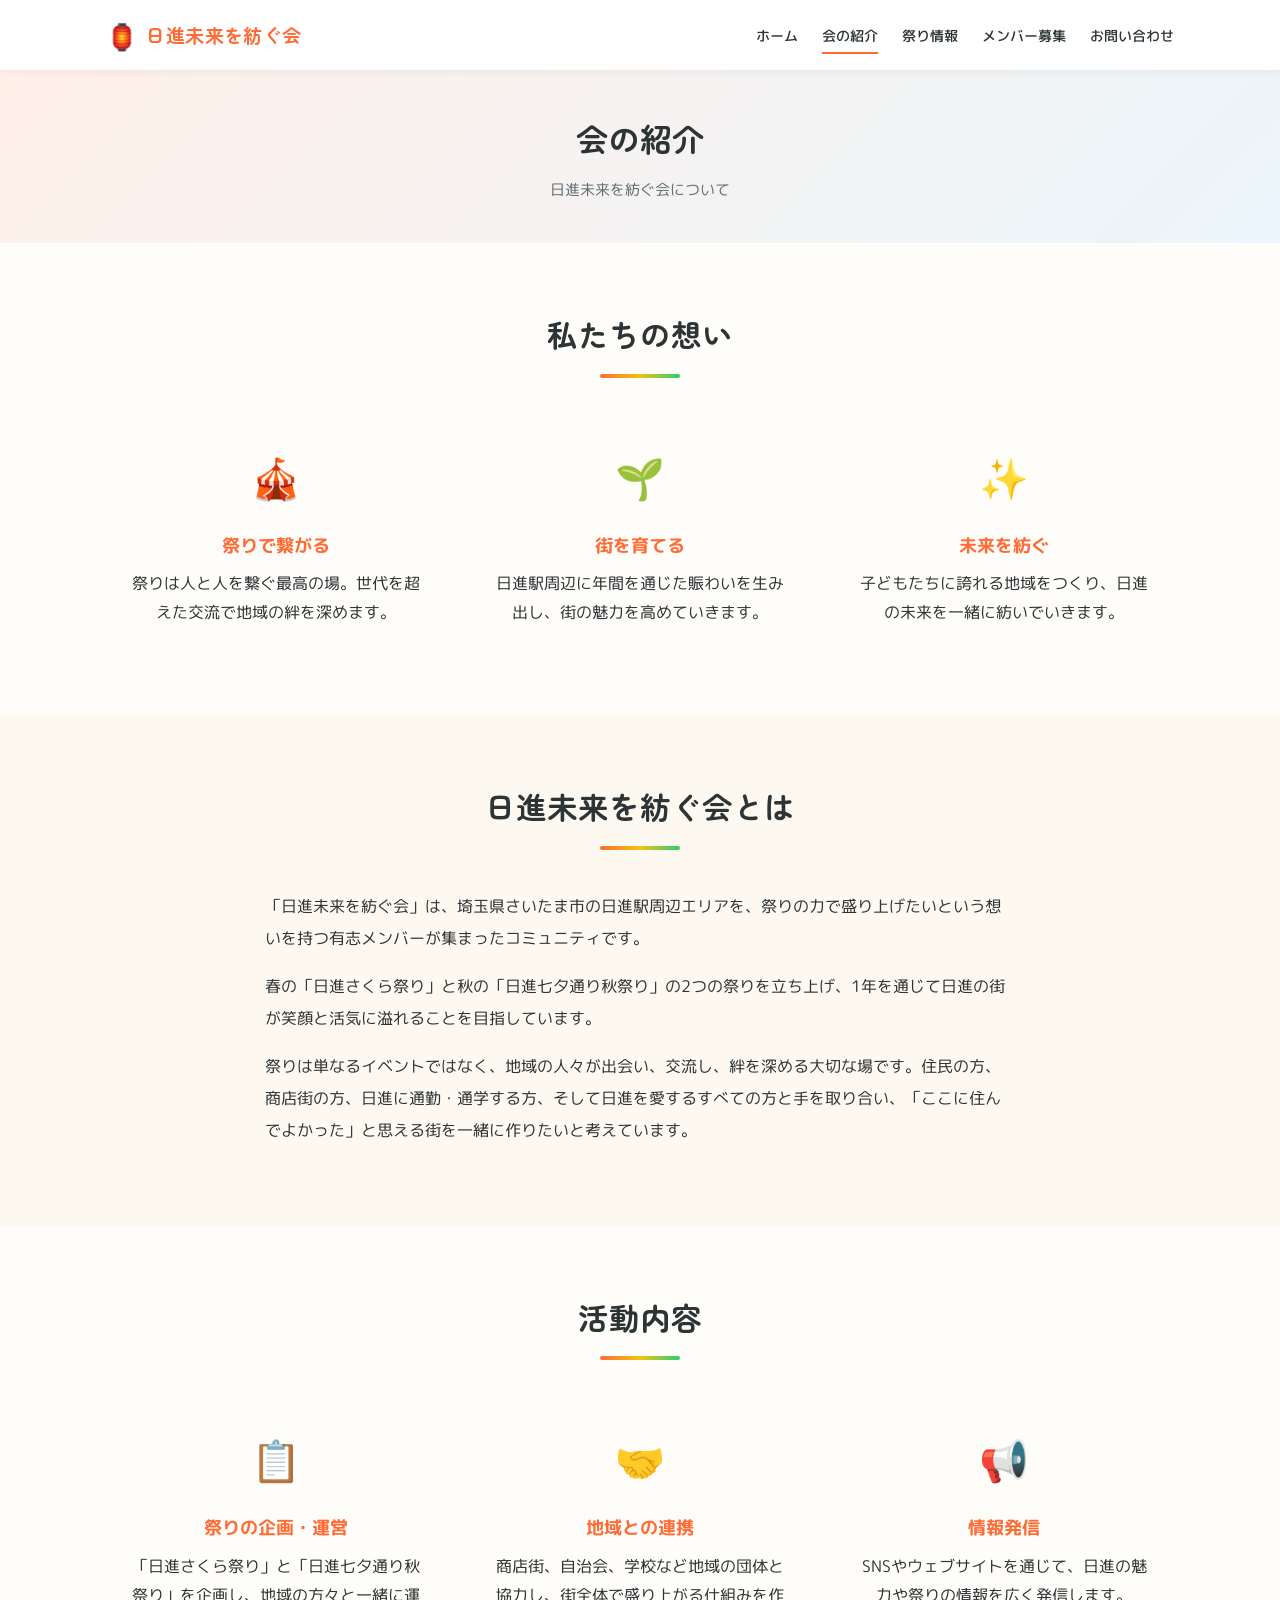
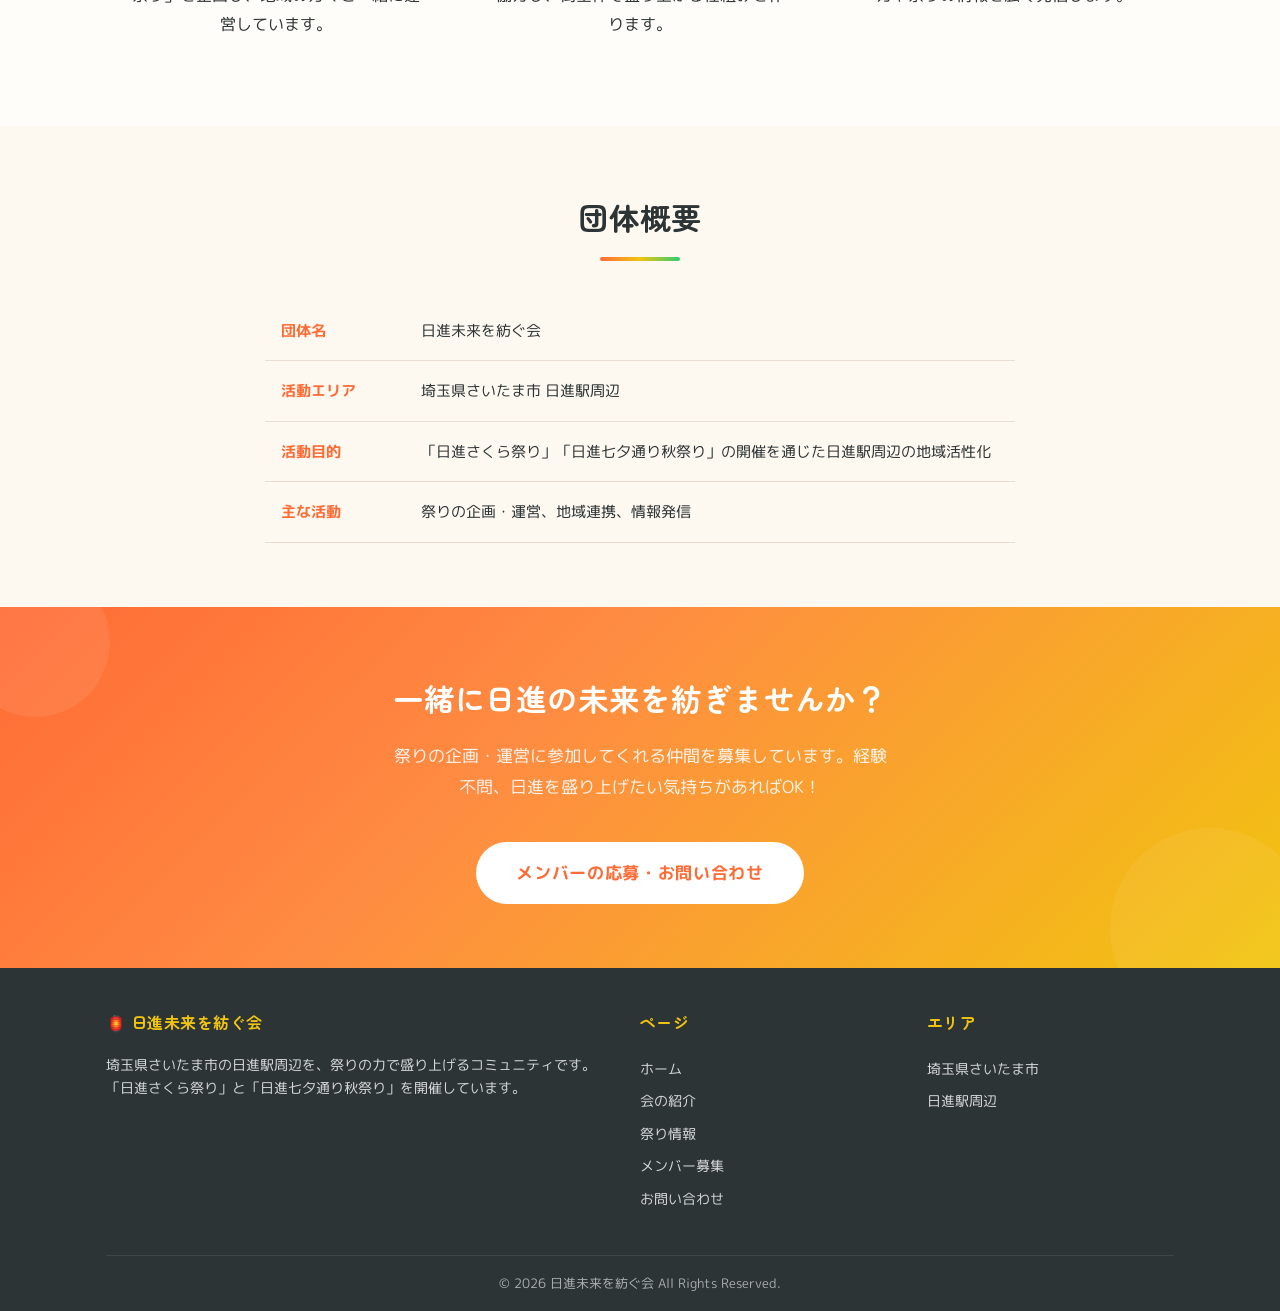
==== about.html @ 4e6a813a "初期版" ====
<!DOCTYPE html>
<html lang="ja">
<head>
  <meta charset="UTF-8">
  <meta name="viewport" content="width=device-width, initial-scale=1.0">
  <meta name="description" content="日進未来を紡ぐ会の紹介。設立の想い、ビジョン、活動内容について。">
  <title>会の紹介 | 日進未来を紡ぐ会</title>
  <link rel="preconnect" href="https://fonts.googleapis.com">
  <link href="https://fonts.googleapis.com/css2?family=M+PLUS+Rounded+1c:wght@400;500;700;800&family=Zen+Maru+Gothic:wght@700&display=swap" rel="stylesheet">
  <link rel="stylesheet" href="css/style.css">
</head>
<body>

  <!-- ヘッダー -->
  <header class="header">
    <div class="header-inner">
      <a href="index.html" class="logo">
        <span class="logo-icon">🏮</span>
        <span>日進未来を紡ぐ会</span>
      </a>
      <button class="menu-toggle" onclick="document.querySelector('.nav').classList.toggle('open')" aria-label="メニュー">
        <span></span><span></span><span></span>
      </button>
      <nav class="nav">
        <ul class="nav-list">
          <li><a href="index.html">ホーム</a></li>
          <li><a href="about.html" class="active">会の紹介</a></li>
          <li><a href="festivals.html">祭り情報</a></li>
          <li><a href="join.html">メンバー募集</a></li>
          <li><a href="contact.html">お問い合わせ</a></li>
        </ul>
      </nav>
    </div>
  </header>

  <!-- ページヘッダー -->
  <section class="page-header">
    <div class="container">
      <h1>会の紹介</h1>
      <p>日進未来を紡ぐ会について</p>
    </div>
  </section>

  <!-- ビジョン -->
  <section class="section">
    <div class="container">
      <h2 class="section-title">私たちの想い</h2>
      <div class="vision-grid">
        <div class="vision-item">
          <div class="vision-icon">🎪</div>
          <h3>祭りで繋がる</h3>
          <p>祭りは人と人を繋ぐ最高の場。世代を超えた交流で地域の絆を深めます。</p>
        </div>
        <div class="vision-item">
          <div class="vision-icon">🌱</div>
          <h3>街を育てる</h3>
          <p>日進駅周辺に年間を通じた賑わいを生み出し、街の魅力を高めていきます。</p>
        </div>
        <div class="vision-item">
          <div class="vision-icon">✨</div>
          <h3>未来を紡ぐ</h3>
          <p>子どもたちに誇れる地域をつくり、日進の未来を一緒に紡いでいきます。</p>
        </div>
      </div>
    </div>
  </section>

  <!-- 会について -->
  <section class="section section-alt">
    <div class="container">
      <h2 class="section-title">日進未来を紡ぐ会とは</h2>
      <div class="about-content">
        <p>
          「日進未来を紡ぐ会」は、埼玉県さいたま市の日進駅周辺エリアを、祭りの力で盛り上げたいという想いを持つ有志メンバーが集まったコミュニティです。
        </p>
        <p>
          春の「日進さくら祭り」と秋の「日進七夕通り秋祭り」の2つの祭りを立ち上げ、1年を通じて日進の街が笑顔と活気に溢れることを目指しています。
        </p>
        <p>
          祭りは単なるイベントではなく、地域の人々が出会い、交流し、絆を深める大切な場です。住民の方、商店街の方、日進に通勤・通学する方、そして日進を愛するすべての方と手を取り合い、「ここに住んでよかった」と思える街を一緒に作りたいと考えています。
        </p>
      </div>
    </div>
  </section>

  <!-- 活動内容 -->
  <section class="section">
    <div class="container">
      <h2 class="section-title">活動内容</h2>
      <div class="vision-grid">
        <div class="vision-item">
          <div class="vision-icon">📋</div>
          <h3>祭りの企画・運営</h3>
          <p>「日進さくら祭り」と「日進七夕通り秋祭り」を企画し、地域の方々と一緒に運営しています。</p>
        </div>
        <div class="vision-item">
          <div class="vision-icon">🤝</div>
          <h3>地域との連携</h3>
          <p>商店街、自治会、学校など地域の団体と協力し、街全体で盛り上がる仕組みを作ります。</p>
        </div>
        <div class="vision-item">
          <div class="vision-icon">📢</div>
          <h3>情報発信</h3>
          <p>SNSやウェブサイトを通じて、日進の魅力や祭りの情報を広く発信します。</p>
        </div>
      </div>
    </div>
  </section>

  <!-- 団体概要 -->
  <section class="section section-alt">
    <div class="container">
      <h2 class="section-title">団体概要</h2>
      <div class="about-content">
        <table class="info-table">
          <tr>
            <th>団体名</th>
            <td>日進未来を紡ぐ会</td>
          </tr>
          <tr>
            <th>活動エリア</th>
            <td>埼玉県さいたま市 日進駅周辺</td>
          </tr>
          <tr>
            <th>活動目的</th>
            <td>「日進さくら祭り」「日進七夕通り秋祭り」の開催を通じた日進駅周辺の地域活性化</td>
          </tr>
          <tr>
            <th>主な活動</th>
            <td>祭りの企画・運営、地域連携、情報発信</td>
          </tr>
        </table>
      </div>
    </div>
  </section>

  <!-- CTA -->
  <section class="cta-section">
    <div class="container">
      <h2>一緒に日進の未来を紡ぎませんか？</h2>
      <p>祭りの企画・運営に参加してくれる仲間を募集しています。経験不問、日進を盛り上げたい気持ちがあればOK！</p>
      <a href="https://forms.gle/bXw5ucu1r9WzK8cm6" target="_blank" class="btn btn-large">メンバーの応募・お問い合わせ</a>
    </div>
  </section>

  <!-- フッター -->
  <footer class="footer">
    <div class="footer-inner">
      <div class="footer-content">
        <div class="footer-about">
          <h4>🏮 日進未来を紡ぐ会</h4>
          <p>埼玉県さいたま市の日進駅周辺を、祭りの力で盛り上げるコミュニティです。「日進さくら祭り」と「日進七夕通り秋祭り」を開催しています。</p>
        </div>
        <div>
          <h4>ページ</h4>
          <div class="footer-links">
            <a href="index.html">ホーム</a>
            <a href="about.html">会の紹介</a>
            <a href="festivals.html">祭り情報</a>
            <a href="join.html">メンバー募集</a>
            <a href="contact.html">お問い合わせ</a>
          </div>
        </div>
        <div>
          <h4>エリア</h4>
          <div class="footer-links">
            <a href="#">埼玉県さいたま市</a>
            <a href="#">日進駅周辺</a>
          </div>
        </div>
      </div>
      <div class="footer-bottom">
        <p>&copy; 2026 日進未来を紡ぐ会 All Rights Reserved.</p>
      </div>
    </div>
  </footer>

</body>
</html>
---- css/style.css ----
/* ===================================
   日進未来を紡ぐ会 - 共通スタイルシート
   =================================== */

/* リセット & ベース */
*,
*::before,
*::after {
  margin: 0;
  padding: 0;
  box-sizing: border-box;
}

:root {
  /* カラーパレット - ポップ＆楽しい */
  --color-primary: #ff6b35;      /* ビビッドオレンジ */
  --color-primary-light: #fff0e8;
  --color-secondary: #2ecc71;    /* 元気なグリーン */
  --color-secondary-light: #e8f8ef;
  --color-accent: #3498db;       /* 明るいブルー */
  --color-accent-light: #ebf5fb;
  --color-warm: #f1c40f;         /* 元気イエロー */
  --color-spring: #ff8fb1;       /* 春ピンク */
  --color-summer: #45b7d1;       /* 夏ブルー */
  --color-autumn: #e67e22;       /* 秋オレンジ */
  --color-purple: #a855f7;       /* アクセントパープル */
  --color-text: #2d3436;
  --color-text-light: #636e72;
  --color-bg: #fffdf9;
  --color-bg-alt: #fef9f0;
  --color-white: #ffffff;
  --color-border: #e8ddd0;

  /* フォント - 丸ゴシックでやわらかく */
  --font-main: "M PLUS Rounded 1c", "Hiragino Maru Gothic Pro", sans-serif;
  --font-accent: "Zen Maru Gothic", "Hiragino Maru Gothic Pro", sans-serif;

  /* スペーシング */
  --space-xs: 0.5rem;
  --space-sm: 1rem;
  --space-md: 1.5rem;
  --space-lg: 2.5rem;
  --space-xl: 4rem;

  /* ボーダー */
  --radius-sm: 8px;
  --radius-md: 12px;
  --radius-lg: 20px;
  --radius-full: 9999px;

  /* シャドウ */
  --shadow-sm: 0 2px 8px rgba(0, 0, 0, 0.06);
  --shadow-md: 0 4px 16px rgba(0, 0, 0, 0.08);
  --shadow-lg: 0 8px 32px rgba(0, 0, 0, 0.1);

  /* レイアウト */
  --max-width: 1100px;
  --header-height: 70px;
}

html {
  font-size: 16px;
  scroll-behavior: smooth;
}

body {
  font-family: var(--font-main);
  color: var(--color-text);
  background-color: var(--color-bg);
  line-height: 1.8;
  min-height: 100vh;
  display: flex;
  flex-direction: column;
}

a {
  color: var(--color-primary);
  text-decoration: none;
  transition: color 0.2s;
}

a:hover {
  color: var(--color-secondary);
}

img {
  max-width: 100%;
  height: auto;
  display: block;
}

ul, ol {
  list-style: none;
}

/* ===================================
   ヘッダー
   =================================== */
.header {
  background: var(--color-white);
  box-shadow: var(--shadow-sm);
  position: sticky;
  top: 0;
  z-index: 100;
  height: var(--header-height);
}

.header-inner {
  max-width: var(--max-width);
  margin: 0 auto;
  padding: 0 var(--space-sm);
  display: flex;
  align-items: center;
  justify-content: space-between;
  height: 100%;
}

.logo {
  display: flex;
  align-items: center;
  gap: var(--space-xs);
  font-family: var(--font-accent);
  font-size: 1.2rem;
  font-weight: 700;
  color: var(--color-primary);
  text-decoration: none;
  letter-spacing: 0.02em;
}

.logo-icon {
  font-size: 1.6rem;
}

.nav-list {
  display: flex;
  gap: var(--space-md);
}

.nav-list a {
  color: var(--color-text);
  font-size: 0.9rem;
  font-weight: 500;
  padding: var(--space-xs) 0;
  position: relative;
}

.nav-list a::after {
  content: "";
  position: absolute;
  bottom: 0;
  left: 0;
  width: 0;
  height: 2px;
  background: var(--color-primary);
  transition: width 0.3s;
}

.nav-list a:hover::after,
.nav-list a.active::after {
  width: 100%;
}

.nav-list a:hover {
  color: var(--color-primary);
}

/* ハンバーガーメニュー */
.menu-toggle {
  display: none;
  background: none;
  border: none;
  cursor: pointer;
  padding: var(--space-xs);
}

.menu-toggle span {
  display: block;
  width: 24px;
  height: 2px;
  background: var(--color-text);
  margin: 6px 0;
  transition: all 0.3s;
}

/* ===================================
   フッター
   =================================== */
.footer {
  background: var(--color-text);
  color: var(--color-white);
  margin-top: auto;
  padding: var(--space-lg) 0 var(--space-sm);
}

.footer-inner {
  max-width: var(--max-width);
  margin: 0 auto;
  padding: 0 var(--space-sm);
}

.footer-content {
  display: grid;
  grid-template-columns: 2fr 1fr 1fr;
  gap: var(--space-lg);
  margin-bottom: var(--space-lg);
}

.footer-about p {
  font-size: 0.85rem;
  line-height: 1.7;
  opacity: 0.8;
  margin-top: var(--space-xs);
}

.footer h4 {
  font-family: var(--font-accent);
  font-size: 1rem;
  margin-bottom: var(--space-sm);
  color: var(--color-warm);
  letter-spacing: 0.03em;
}

.footer-links a {
  display: block;
  color: var(--color-white);
  opacity: 0.8;
  font-size: 0.85rem;
  padding: 4px 0;
}

.footer-links a:hover {
  opacity: 1;
  color: var(--color-warm);
}

.footer-bottom {
  border-top: 1px solid rgba(255, 255, 255, 0.15);
  padding-top: var(--space-sm);
  text-align: center;
  font-size: 0.8rem;
  opacity: 0.6;
}

/* ===================================
   共通コンポーネント
   =================================== */

/* コンテナ */
.container {
  max-width: var(--max-width);
  margin: 0 auto;
  padding: 0 var(--space-sm);
}

/* セクション */
.section {
  padding: var(--space-xl) 0;
}

.section-alt {
  background: var(--color-bg-alt);
}

/* セクションタイトル */
.section-title {
  font-family: var(--font-accent);
  font-size: 1.9rem;
  font-weight: 700;
  text-align: center;
  margin-bottom: var(--space-lg);
  position: relative;
  padding-bottom: var(--space-sm);
  color: var(--color-text);
  letter-spacing: 0.03em;
}

.section-title::after {
  content: "";
  position: absolute;
  bottom: 0;
  left: 50%;
  transform: translateX(-50%);
  width: 80px;
  height: 4px;
  background: linear-gradient(90deg, var(--color-primary), var(--color-warm), var(--color-secondary));
  border-radius: var(--radius-full);
}

.section-subtitle {
  text-align: center;
  color: var(--color-text-light);
  margin-top: calc(-1 * var(--space-md));
  margin-bottom: var(--space-lg);
  font-size: 0.95rem;
}

/* ボタン */
.btn {
  display: inline-block;
  padding: 0.85rem 2.2rem;
  border-radius: var(--radius-full);
  font-family: var(--font-main);
  font-weight: 700;
  font-size: 1rem;
  text-align: center;
  cursor: pointer;
  transition: all 0.3s;
  border: none;
  text-decoration: none;
  letter-spacing: 0.04em;
}

.btn-primary {
  background: linear-gradient(135deg, var(--color-primary), #ff8c42);
  color: var(--color-white);
  box-shadow: 0 4px 15px rgba(255, 107, 53, 0.3);
}

.btn-primary:hover {
  background: linear-gradient(135deg, #e55a2b, var(--color-primary));
  color: var(--color-white);
  transform: translateY(-3px);
  box-shadow: 0 6px 20px rgba(255, 107, 53, 0.4);
}

.btn-outline {
  background: transparent;
  color: var(--color-primary);
  border: 2px solid var(--color-primary);
}

.btn-outline:hover {
  background: var(--color-primary);
  color: var(--color-white);
  transform: translateY(-2px);
}

.btn-large {
  padding: 1rem 2.5rem;
  font-size: 1.05rem;
}

/* カード */
.card {
  background: var(--color-white);
  border-radius: var(--radius-lg);
  box-shadow: var(--shadow-sm);
  overflow: hidden;
  transition: transform 0.3s, box-shadow 0.3s;
  border: 2px solid transparent;
}

.card:hover {
  transform: translateY(-6px) rotate(-0.5deg);
  box-shadow: 0 8px 30px rgba(255, 107, 53, 0.15);
  border-color: var(--color-primary-light);
}

.card-body {
  padding: var(--space-md);
}

.card-image {
  width: 100%;
  height: 200px;
  object-fit: cover;
  background: var(--color-bg-alt);
  display: flex;
  align-items: center;
  justify-content: center;
  font-size: 3rem;
}

/* タグ */
.tag {
  display: inline-block;
  padding: 0.3rem 0.9rem;
  border-radius: var(--radius-full);
  font-size: 0.8rem;
  font-weight: 700;
  letter-spacing: 0.05em;
}

.tag-spring {
  background: linear-gradient(135deg, #fce4ec, #f8bbd0);
  color: #d81b60;
}

.tag-summer {
  background: linear-gradient(135deg, #e0f7fa, #b2ebf2);
  color: #00838f;
}

.tag-autumn {
  background: linear-gradient(135deg, #fff3e0, #ffe0b2);
  color: #e65100;
}

/* ===================================
   ヒーローセクション
   =================================== */
.hero {
  text-align: center;
  position: relative;
  overflow: hidden;
}

.hero-image-wrapper {
  position: relative;
  max-width: 800px;
  margin: 0 auto;
  height: 280px;
  overflow: hidden;
  border-radius: var(--radius-lg);
}

.hero-image-wrapper img {
  width: 100%;
  height: 100%;
  object-fit: cover;
  object-position: center 40%;
}

.hero-image-overlay {
  position: absolute;
  inset: 0;
  background: linear-gradient(
    180deg,
    rgba(0, 0, 0, 0.1) 0%,
    rgba(0, 0, 0, 0.25) 100%
  );
}

.hero-text {
  background: linear-gradient(135deg, #fff5ed 0%, #fef3e2 30%, #eef7ff 70%, #f0faf4 100%);
  padding: var(--space-lg) 0;
  position: relative;
}

.hero-content {
  position: relative;
  z-index: 1;
  width: 100%;
}

.hero-badge {
  display: inline-block;
  background: var(--color-white);
  padding: 0.4rem 1.2rem;
  border-radius: var(--radius-full);
  font-size: 0.85rem;
  font-weight: 600;
  color: var(--color-primary);
  margin-bottom: var(--space-md);
  box-shadow: var(--shadow-sm);
}

.hero h1 {
  font-family: var(--font-accent);
  font-size: 2.8rem;
  font-weight: 700;
  line-height: 1.5;
  margin-bottom: var(--space-sm);
  color: var(--color-text);
  letter-spacing: 0.04em;
}

.hero h1 em {
  font-style: normal;
  color: var(--color-primary);
  background: linear-gradient(transparent 60%, rgba(255, 107, 53, 0.15) 60%);
  padding: 0 0.1em;
}

.hero-description {
  font-size: 1.05rem;
  color: var(--color-text-light);
  max-width: 600px;
  margin: 0 auto var(--space-lg);
  line-height: 1.9;
}

.hero-actions {
  display: flex;
  gap: var(--space-sm);
  justify-content: center;
  flex-wrap: wrap;
}

.hero-btn-outline {
  background: transparent;
  color: var(--color-primary);
  border: 2px solid var(--color-primary);
}

.hero-btn-outline:hover {
  background: var(--color-primary);
  color: var(--color-white);
  transform: translateY(-2px);
}

/* ===================================
   祭りカード
   =================================== */
.festivals-grid {
  display: grid;
  grid-template-columns: repeat(3, 1fr);
  gap: var(--space-md);
}

.festival-card {
  text-align: center;
}

.festival-card .card-image {
  height: 160px;
  font-size: 4rem;
}

.festival-card h3 {
  font-size: 1.15rem;
  margin-bottom: var(--space-xs);
}

.festival-card .festival-period {
  font-size: 0.85rem;
  color: var(--color-text-light);
  margin-bottom: var(--space-xs);
}

/* ===================================
   お知らせ
   =================================== */
.news-list {
  max-width: 700px;
  margin: 0 auto;
}

.news-item {
  display: flex;
  gap: var(--space-sm);
  padding: var(--space-sm) 0;
  border-bottom: 1px solid var(--color-border);
  align-items: baseline;
}

.news-date {
  font-size: 0.85rem;
  color: var(--color-text-light);
  white-space: nowrap;
  min-width: 100px;
}

.news-text {
  font-size: 0.95rem;
}

/* ===================================
   CTA セクション
   =================================== */
.cta-section {
  background: linear-gradient(135deg, var(--color-primary) 0%, #ff8c42 40%, var(--color-warm) 100%);
  padding: var(--space-xl) 0;
  text-align: center;
  color: var(--color-white);
  position: relative;
  overflow: hidden;
}

.cta-section::before {
  content: "";
  position: absolute;
  top: -40px;
  left: -40px;
  width: 150px;
  height: 150px;
  background: rgba(255, 255, 255, 0.08);
  border-radius: 50%;
}

.cta-section::after {
  content: "";
  position: absolute;
  bottom: -60px;
  right: -30px;
  width: 200px;
  height: 200px;
  background: rgba(255, 255, 255, 0.06);
  border-radius: 50%;
}

.cta-section h2 {
  font-family: var(--font-accent);
  font-size: 1.9rem;
  margin-bottom: var(--space-sm);
  letter-spacing: 0.03em;
}

.cta-section p {
  font-size: 1.05rem;
  opacity: 0.9;
  margin-bottom: var(--space-lg);
  max-width: 500px;
  margin-left: auto;
  margin-right: auto;
}

.cta-section .btn {
  background: var(--color-white);
  color: var(--color-primary);
}

.cta-section .btn:hover {
  transform: translateY(-2px);
  box-shadow: var(--shadow-lg);
}

/* ===================================
   ページヘッダー（下層ページ共通）
   =================================== */
.page-header {
  background: linear-gradient(135deg, var(--color-primary-light) 0%, var(--color-accent-light) 100%);
  padding: var(--space-lg) 0;
  text-align: center;
}

.page-header h1 {
  font-family: var(--font-accent);
  font-size: 2rem;
  margin-bottom: var(--space-xs);
}

.page-header p {
  color: var(--color-text-light);
  font-size: 0.95rem;
}

/* ===================================
   Aboutページ
   =================================== */
.vision-grid {
  display: grid;
  grid-template-columns: repeat(3, 1fr);
  gap: var(--space-md);
}

.vision-item {
  text-align: center;
  padding: var(--space-md);
}

.vision-icon {
  font-size: 2.5rem;
  margin-bottom: var(--space-sm);
}

.vision-item h3 {
  font-size: 1.1rem;
  margin-bottom: var(--space-xs);
  color: var(--color-primary);
}

.about-content {
  max-width: 750px;
  margin: 0 auto;
}

.about-content p {
  margin-bottom: var(--space-sm);
  line-height: 2;
}

.info-table {
  width: 100%;
  border-collapse: collapse;
  margin-top: var(--space-sm);
}

.info-table th,
.info-table td {
  padding: var(--space-sm);
  border-bottom: 1px solid var(--color-border);
  text-align: left;
  font-size: 0.95rem;
}

.info-table th {
  width: 140px;
  background: var(--color-bg-alt);
  font-weight: 600;
  color: var(--color-primary);
  border-radius: var(--radius-sm) 0 0 var(--radius-sm);
}

/* ===================================
   Festivalsページ
   =================================== */
.festival-detail {
  display: grid;
  grid-template-columns: 1fr 1fr;
  gap: var(--space-lg);
  align-items: center;
  margin-bottom: var(--space-xl);
}

.festival-detail:nth-child(even) {
  direction: rtl;
}

.festival-detail:nth-child(even) > * {
  direction: ltr;
}

.festival-visual {
  background: var(--color-bg-alt);
  border-radius: var(--radius-lg);
  height: 280px;
  display: flex;
  align-items: center;
  justify-content: center;
  font-size: 5rem;
}

.festival-info h3 {
  font-family: var(--font-accent);
  font-size: 1.5rem;
  margin-bottom: var(--space-xs);
}

.festival-info .festival-period {
  color: var(--color-text-light);
  font-size: 0.9rem;
  margin-bottom: var(--space-sm);
}

.festival-info p {
  line-height: 1.9;
  margin-bottom: var(--space-sm);
}

.festival-status {
  display: inline-block;
  padding: 0.3rem 1rem;
  border-radius: var(--radius-full);
  font-size: 0.8rem;
  font-weight: 600;
}

.status-planning {
  background: #fff3e0;
  color: #e65100;
}

.status-active {
  background: #e8f5e9;
  color: #2e7d32;
}

/* タイムライン */
.timeline {
  max-width: 700px;
  margin: 0 auto;
  position: relative;
}

.timeline::before {
  content: "";
  position: absolute;
  left: 20px;
  top: 0;
  bottom: 0;
  width: 3px;
  background: var(--color-border);
  border-radius: var(--radius-full);
}

.timeline-item {
  display: flex;
  gap: var(--space-md);
  margin-bottom: var(--space-md);
  position: relative;
}

.timeline-dot {
  width: 42px;
  height: 42px;
  border-radius: 50%;
  display: flex;
  align-items: center;
  justify-content: center;
  font-size: 1.2rem;
  flex-shrink: 0;
  position: relative;
  z-index: 1;
}

.timeline-content {
  background: var(--color-white);
  padding: var(--space-sm) var(--space-md);
  border-radius: var(--radius-md);
  box-shadow: var(--shadow-sm);
  flex-grow: 1;
}

.timeline-content h4 {
  font-size: 1rem;
  margin-bottom: 0.25rem;
}

.timeline-content p {
  font-size: 0.9rem;
  color: var(--color-text-light);
}

/* ===================================
   Joinページ
   =================================== */
.benefits-grid {
  display: grid;
  grid-template-columns: repeat(3, 1fr);
  gap: var(--space-md);
}

.benefit-card {
  text-align: center;
  padding: var(--space-lg) var(--space-md);
  background: var(--color-white);
  border-radius: var(--radius-md);
  box-shadow: var(--shadow-sm);
}

.benefit-icon {
  font-size: 2.5rem;
  margin-bottom: var(--space-sm);
}

.benefit-card h3 {
  font-size: 1.05rem;
  margin-bottom: var(--space-xs);
  color: var(--color-primary);
}

.benefit-card p {
  font-size: 0.9rem;
  color: var(--color-text-light);
}

.join-info {
  max-width: 700px;
  margin: 0 auto;
}

.join-info-item {
  display: flex;
  gap: var(--space-sm);
  margin-bottom: var(--space-md);
  align-items: flex-start;
}

.join-info-icon {
  font-size: 1.5rem;
  flex-shrink: 0;
  width: 40px;
  text-align: center;
}

.join-info-item h4 {
  font-size: 1rem;
  margin-bottom: 0.25rem;
}

.join-info-item p {
  font-size: 0.9rem;
  color: var(--color-text-light);
}

.form-placeholder {
  background: var(--color-bg-alt);
  border: 2px dashed var(--color-border);
  border-radius: var(--radius-md);
  padding: var(--space-xl) var(--space-md);
  text-align: center;
  max-width: 700px;
  margin: 0 auto;
}

.form-placeholder p {
  color: var(--color-text-light);
  font-size: 0.95rem;
}

/* ===================================
   Contactページ
   =================================== */
.contact-grid {
  display: grid;
  grid-template-columns: 1fr 1fr;
  gap: var(--space-lg);
  max-width: 800px;
  margin: 0 auto;
}

.contact-info-card {
  background: var(--color-white);
  padding: var(--space-lg);
  border-radius: var(--radius-md);
  box-shadow: var(--shadow-sm);
}

.contact-info-card h3 {
  font-size: 1.1rem;
  margin-bottom: var(--space-sm);
  color: var(--color-primary);
}

.contact-item {
  display: flex;
  gap: var(--space-xs);
  margin-bottom: var(--space-sm);
  align-items: center;
  font-size: 0.95rem;
}

.contact-item span:first-child {
  font-size: 1.2rem;
}

/* ===================================
   レスポンシブ
   =================================== */
@media (max-width: 768px) {
  :root {
    --space-xl: 2.5rem;
  }

  /* ハンバーガーメニュー表示 */
  .menu-toggle {
    display: block;
  }

  .nav {
    display: none;
    position: absolute;
    top: var(--header-height);
    left: 0;
    right: 0;
    background: var(--color-white);
    box-shadow: var(--shadow-md);
    padding: var(--space-sm);
  }

  .nav.open {
    display: block;
  }

  .nav-list {
    flex-direction: column;
    gap: 0;
  }

  .nav-list a {
    display: block;
    padding: var(--space-sm);
    border-bottom: 1px solid var(--color-border);
  }

  .nav-list a::after {
    display: none;
  }

  /* ヒーロー */
  .hero-image-wrapper {
    height: 280px;
  }

  .hero h1 {
    font-size: 1.8rem;
  }

  .hero-description {
    font-size: 0.95rem;
  }

  .hero-actions {
    flex-direction: column;
    align-items: center;
  }

  /* グリッド */
  .festivals-grid,
  .vision-grid,
  .benefits-grid {
    grid-template-columns: 1fr;
    gap: var(--space-sm);
  }

  .festival-detail {
    grid-template-columns: 1fr;
  }

  .festival-detail:nth-child(even) {
    direction: ltr;
  }

  .festival-visual {
    height: 200px;
  }

  /* フッター */
  .footer-content {
    grid-template-columns: 1fr;
    gap: var(--space-md);
  }

  /* ニュース */
  .news-item {
    flex-direction: column;
    gap: 0.25rem;
  }

  /* Contact */
  .contact-grid {
    grid-template-columns: 1fr;
  }

  /* セクションタイトル */
  .section-title {
    font-size: 1.5rem;
  }

  .page-header h1 {
    font-size: 1.6rem;
  }
}

@media (max-width: 480px) {
  html {
    font-size: 15px;
  }

  .hero h1 {
    font-size: 1.5rem;
  }
}
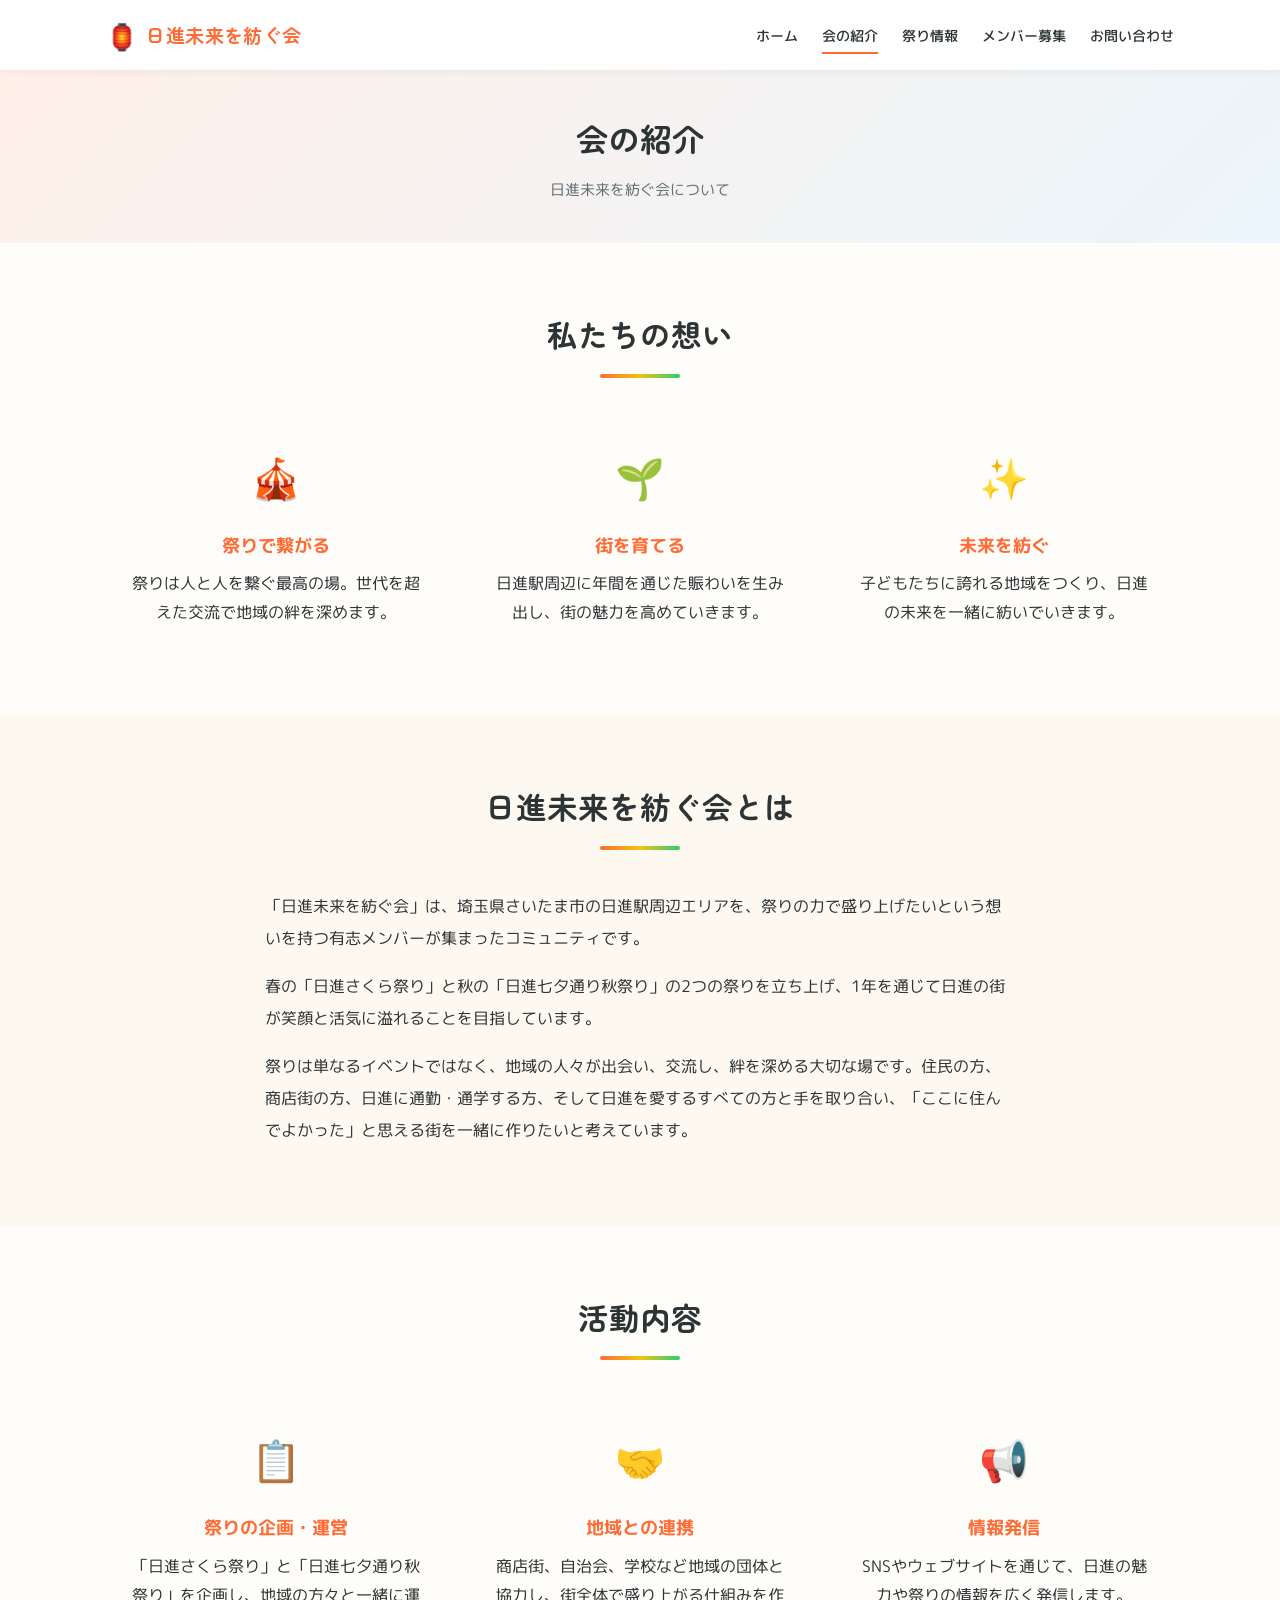
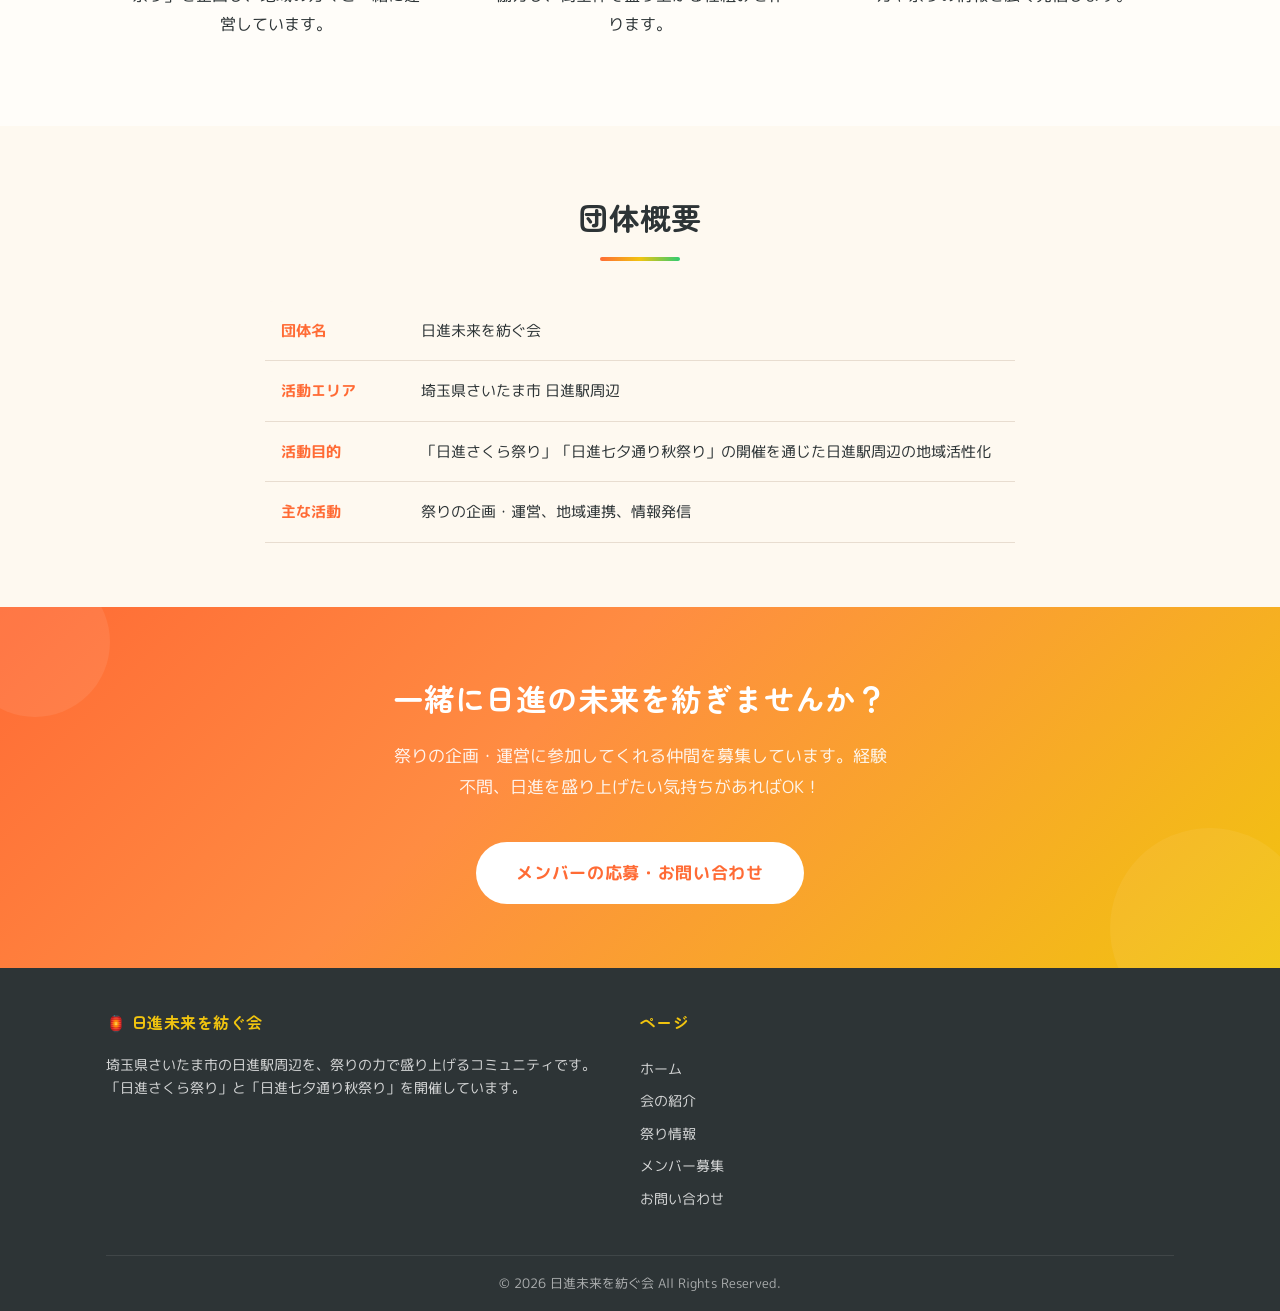
==== commit 199be4f3: "フッターからエリアセクションを削除 Co-Authored-By: Claude Opus 4.6 (1M context) <noreply@anthropic.com>" ====
--- a/about.html
+++ b/about.html
@@ -161,13 +161,6 @@
             <a href="contact.html">お問い合わせ</a>
           </div>
         </div>
-        <div>
-          <h4>エリア</h4>
-          <div class="footer-links">
-            <a href="#">埼玉県さいたま市</a>
-            <a href="#">日進駅周辺</a>
-          </div>
-        </div>
       </div>
       <div class="footer-bottom">
         <p>&copy; 2026 日進未来を紡ぐ会 All Rights Reserved.</p>
